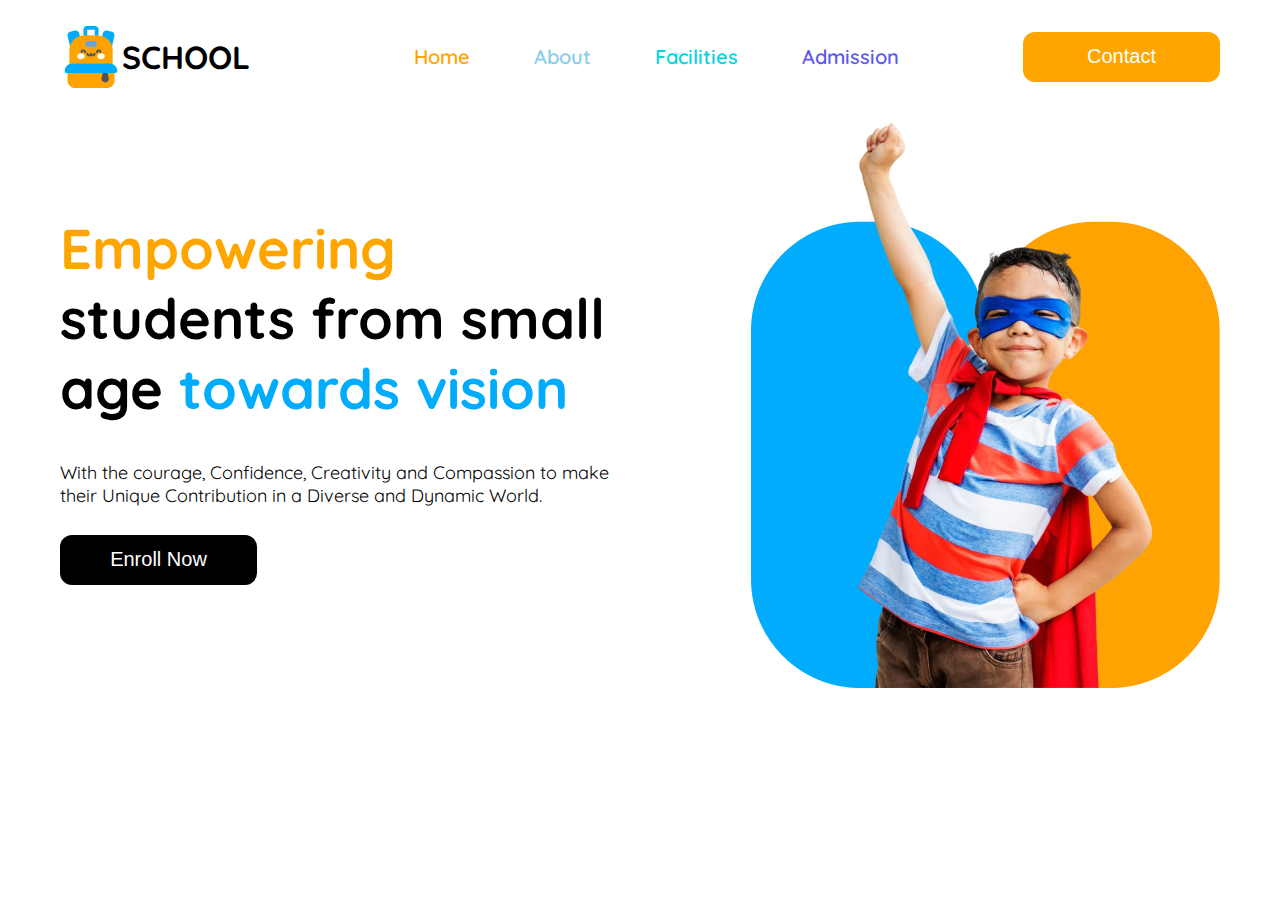
==== index.html @ 59176e0a "fixes some issue" ====
<!DOCTYPE html>
<html lang="en">
<head>
  <meta charset="UTF-8">
  <meta name="viewport" content="width=device-width, initial-scale=1.0">
  <title>Assignment-2</title>
  <link rel="stylesheet" href="https://cdnjs.cloudflare.com/ajax/libs/font-awesome/6.7.2/css/all.min.css">
  <link rel="stylesheet" href="style/style.css">
</head>
<body class="quicksand-font">
  <!-- Navbar start here -->
 <!-- Navbar -->
 <nav class="nav-style">
  <div class="logo">
    <img src="images/logo.png" alt="A schoolbag logo image">
    <h2>SCHOOL</h2>
  </div>

  <ul class="list-item">
    <li class="item-1">Home</li>
    <li class="item-2">About</li>
    <li class="item-3">Facilities</li>
    <li class="item-4">Admission</li>
  </ul>

  <button class="primary-btn nav-btn">Contact</button>

  <!-- Menu icon for small screen -->
  <div class="menu-icon-style">
    <i class="fa-solid fa-bars"></i>
  </div>
</nav>
<!-- hr line -->
<hr class="hr-line">
  <!-- nav end here -->
  <!--header start here -->
  
    <container class="header">
      <div class="left-header">
         <h1 class="header-title">
          <span class="orange-head">Empowering</span><br>
          students from small <br>
          age <span class="blue-head">towards vision</span>
         </h1>
         <p class="header-description">
          With the courage, Confidence, Creativity and Compassion to make <br>their Unique Contribution in a Diverse and Dynamic World.
         </p>
         <button class="primary-btn btn-black header-btn">Enroll Now</button>
      </div>
      
      <div class="right-header">
        <img src="images/hero-kids.png" alt="">
      </div>

     
    </container>
  

</body>
</html>
---- style/style.css ----
/* Font link */
@import url('https://fonts.googleapis.com/css2?family=Quicksand:wght@300..700&display=swap');

body{
  margin: 0;
  padding: 0;
  box-sizing: border-box;
}

.quicksand-font {
  font-family: "Quicksand", serif;
  font-optical-sizing: auto;
  font-weight: 400;
  font-style: normal;
}



/* Shered style start here */
li {
  list-style: none;
}
.primary-btn{
  width: 197px;
  height: 50px;
  padding: 10px;
  /* margin: 0 10px; */
  border-radius: 12px;
  background-color: orange;
  border: none;
  font-weight: 500;
  font-size: 20px;
  color: #fff;
  cursor: pointer;
} 
.btn-black{
  background-color: black;
}

      


/* nav style start here */
.nav-style{
  /* width: 100%; */
  max-width: 1160px;
  margin: 0 auto;
  display: flex;
  justify-content: space-between;
  align-items: center;
  padding: 10px 20px;
  cursor: pointer;
}
.logo{
  display: flex;
  align-items: center;
}
.logo img{
  width: 62px;
  height: 62px;
 
}
.logo > h2{
  font-size: 32px;
  font-weight: bold;
  color: black;
}
.list-item{
  display: flex;
  
}
.list-item > li {
  margin: 0 32px;
  font-weight: 600;
  font-size: 20px;
}
.item-1{
 color: orange;
}
.item-2{
  color: skyblue;
}
.item-3{
  color: #05D4DF;
}
.item-4{
  color: #5D58EF;
}

.menu-icon-style{
  display: none;
  font-size: 24px;
  cursor: pointer;
}
/* navbar end here */
/* horizontal line */
.hr-line{
  max-width: 100%;
  border: none;
 /* padding: 2px; */
  display: none;
  border-top: 1px solid orange;
  
}
/* hr end here */
/* main style start here */
.main{
 
}
/* header style start here */
.header{
  max-width: 1160px;
  margin: 0 auto;
  display: flex;
  justify-content: space-between;
  padding: 0 40px;
  /* gap: 200px; */
  /* align-items: center; */
  
}
.header-title{
  font-weight: bold;
  font-size: 56px;
  color: black;
  margin-top: 100px;
}
.orange-head{
  color: orange;
}
.blue-head{
  color: #01ACFD;
}
.header-description{
  font-weight: normal;
  font-size: 18px;
  color: black;
}
.header-btn{
  margin-top: 10px;
}
/* header end here */

/* responsive start here */
@media screen and (max-width: 576px) {
  
/* navbar responsive start here */
  .list-item{
    display: none;
  }
  
  .menu-icon-style{
    display: block;

  }
  .nav-btn{
    display: none;
  }
  /* nav responsive end */
  /* hr responsive start */
  .hr-line {
    display: block;
  }
  /* hr responsive end */
  /* header responsive */
  .header{
    flex-direction: column-reverse;
    align-items: center;
    text-align: center;
  }
  
  .left-header{
    margin-top: 20px;
  }
  .header-title{
    text-align: center;
    /* line-height: auto; */
    font-size: 42px;
  }
  .header-description{
    font-weight: 500;
    font-size: 18px;
  }
  .right-header img{
  
     max-width: 100%;
    /* height: auto;  */
    margin: auto;
     /* display: block;  */
  }
}
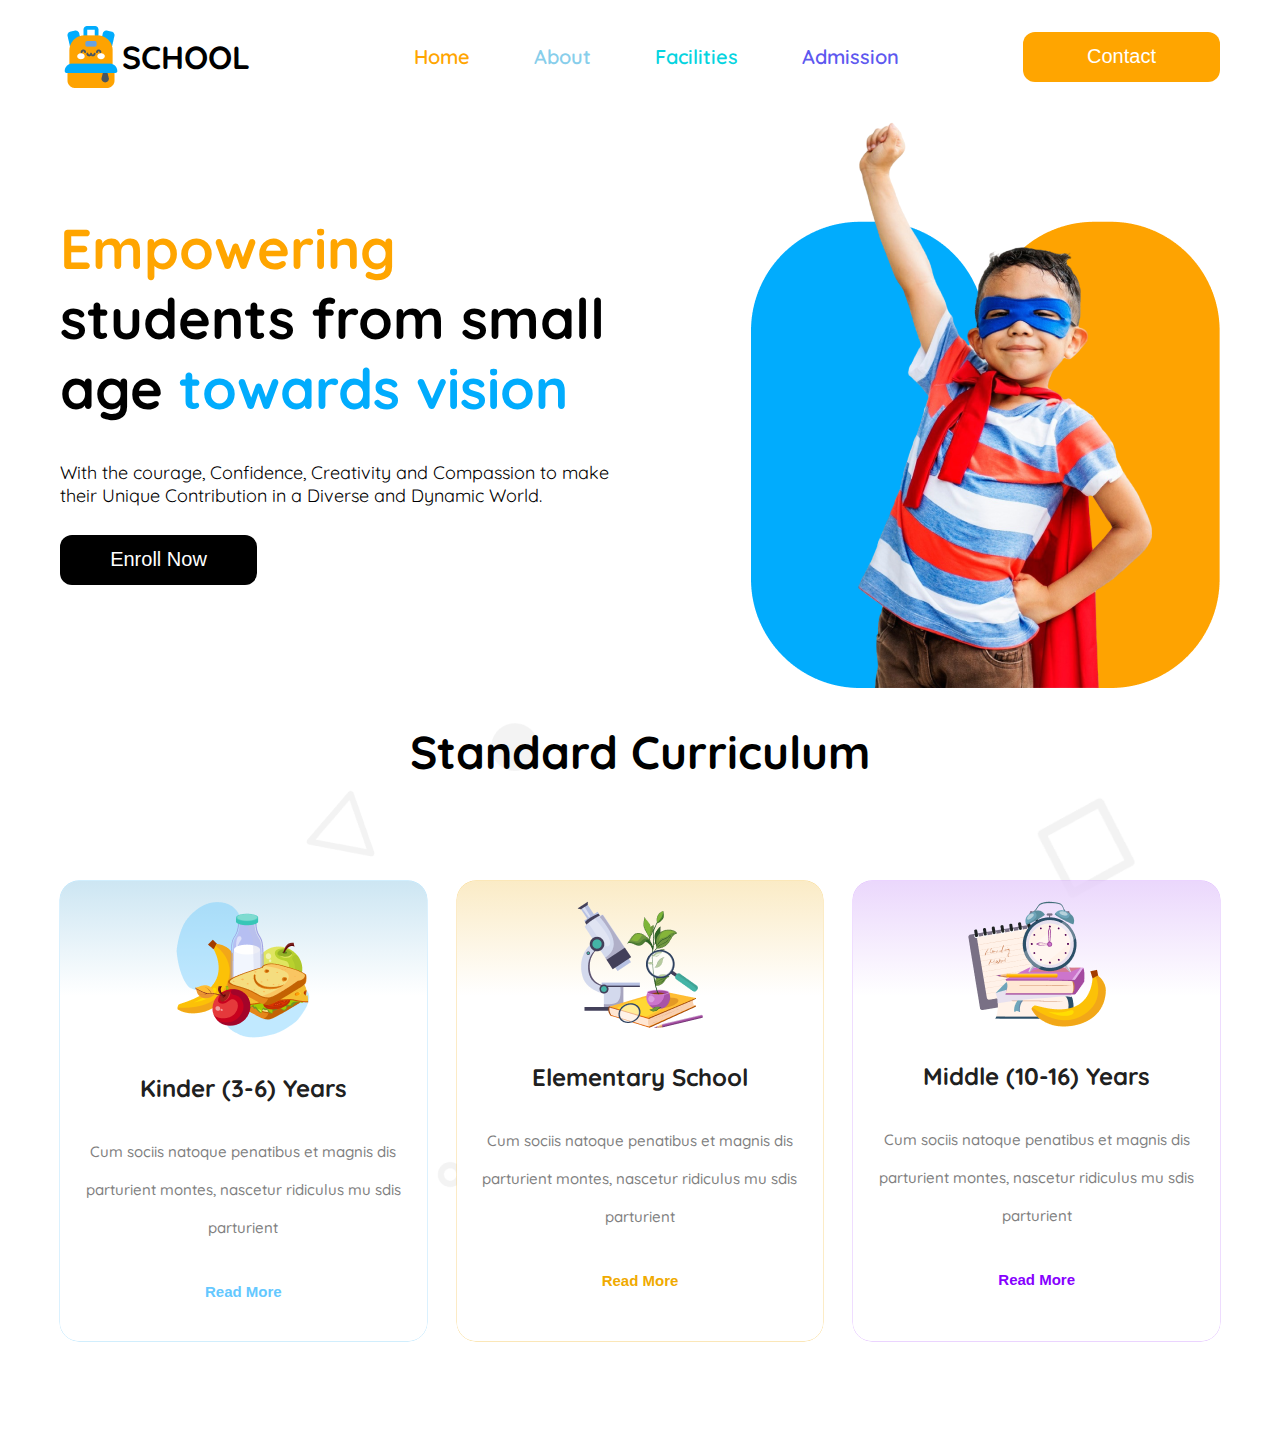
==== commit 03f75e4e: "add curriculum section" ====
--- a/index.html
+++ b/index.html
@@ -54,7 +54,57 @@
 
      
     </container>
-  
+   <!--header section end here  -->
+  <main>
+    <section class="curriculum">
+      
+      <div>
+        <h1 class="section-title">Standard Curriculum</h1>
+      </div>
+
+      <div class="card-section">
+      
+        <div class="card-item card1">
+        <img src="images/kinder.png" alt="kinder-class-image"> 
+
+        <h2 class="card-title">Kinder (3-6) Years</h2>
+
+        <p class="card-description">Cum sociis natoque penatibus et    magnis
+          dis parturient montes, nascetur ridiculus
+          mu sdis parturient</p>
+
+        <button class="card-btn card-btn1-color">Read More</button>
+      </div>
+
+
+      <div class="card-item card2">
+        <img src="images/middle.png" alt="elementary-class-image">
+
+         <h2 class="card-title">Elementary School</h2>
+
+        <p class="card-description">Cum sociis natoque penatibus et    magnis
+          dis parturient montes, nascetur ridiculus
+          mu sdis parturient</p>
+
+        <button class="card-btn card-btn2-color">Read More</button>
+      </div>
+
+
+      <div class="card-item card3">
+        <img src="images/elementary.png" alt="middle-class-image"> 
+
+        <h2 class="card-title">Middle (10-16) Years</h2>
+
+        <p class="card-description">Cum sociis natoque penatibus et    magnis
+          dis parturient montes, nascetur ridiculus
+          mu sdis parturient</p>
+
+        <button class="card-btn card-btn3-color">Read More</button>
+      </div>
+
+    </div>
+    </section>
+  </main>
 
 </body>
 </html>--- a/style/style.css
+++ b/style/style.css
@@ -104,9 +104,7 @@
 }
 /* hr end here */
 /* main style start here */
-.main{
- 
-}
+
 /* header style start here */
 .header{
   max-width: 1160px;
@@ -139,6 +137,83 @@
   margin-top: 10px;
 }
 /* header end here */
+/* main style start here */
+main{
+  background-image: url(/images/bg.png);
+}
+/* curriculum section style start here */
+.curriculum{
+  max-width: 1160px;
+  margin: 0 auto;
+  
+}
+.section-title{
+  text-align: center;
+  font-weight: bold;
+  font-size: 46px;
+  color: #000;
+}
+.card-section{
+  /* display: flex;
+  gap: 30px; */
+  display: grid;
+  grid-template-columns: repeat(3, 1fr);
+  gap: 30px;
+  text-align: center;
+  margin: 100px 0;
+  
+}
+.card-title{
+  font-weight: bold;
+  font-size: 24px;
+  color: #202020;
+  margin: 30px 0;
+
+}
+.card-description{
+  font-weight: 500;
+  font-size: 15px;
+  color: #808080;
+  line-height: 38px;
+  }
+.card-item{
+  border-radius: 19px;
+}
+
+.card1{
+  /* border: 1px solid #64c8ff; */
+  padding: 20px;
+  background:  linear-gradient(#b9dceeb7, white, white, white, white);
+  box-shadow: 0px 0px 0px 0.4px #72cafaa3;
+}
+.card2{
+  padding: 20px;
+  background:  linear-gradient(#f9e4b2bc, white, white, white, white);
+  box-shadow: 0px 0px 0px 0.4px #f6c75bdc;
+}
+.card3{
+  padding: 20px;
+  background:  linear-gradient(#e4cafbbf, white, white, white, white);
+  box-shadow: 0px 0px 0px 0.4px #ca8ffec2;
+}
+.card-btn{
+  font-weight: bold;
+  font-size: 15px;
+  color: #64c8ff;
+  border: none;
+  background: none;
+  cursor: pointer;
+  margin: 20px 0;
+}
+.card-btn1-color{
+  color:#64c8ff;
+}
+.card-btn2-color{
+  color: #F0AA00 ;
+}
+.card-btn3-color{
+  color: #8700FF;
+}
 
 /* responsive start here */
 @media screen and (max-width: 576px) {
@@ -187,4 +262,11 @@
     margin: auto;
      /* display: block;  */
   }
+  /* curriculum responsive start here */
+  .card-section{
+    max-width: 100%;
+    margin: auto;
+    padding: 0 30px;
+    grid-template-columns: repeat(1, 1fr);
+  }
 }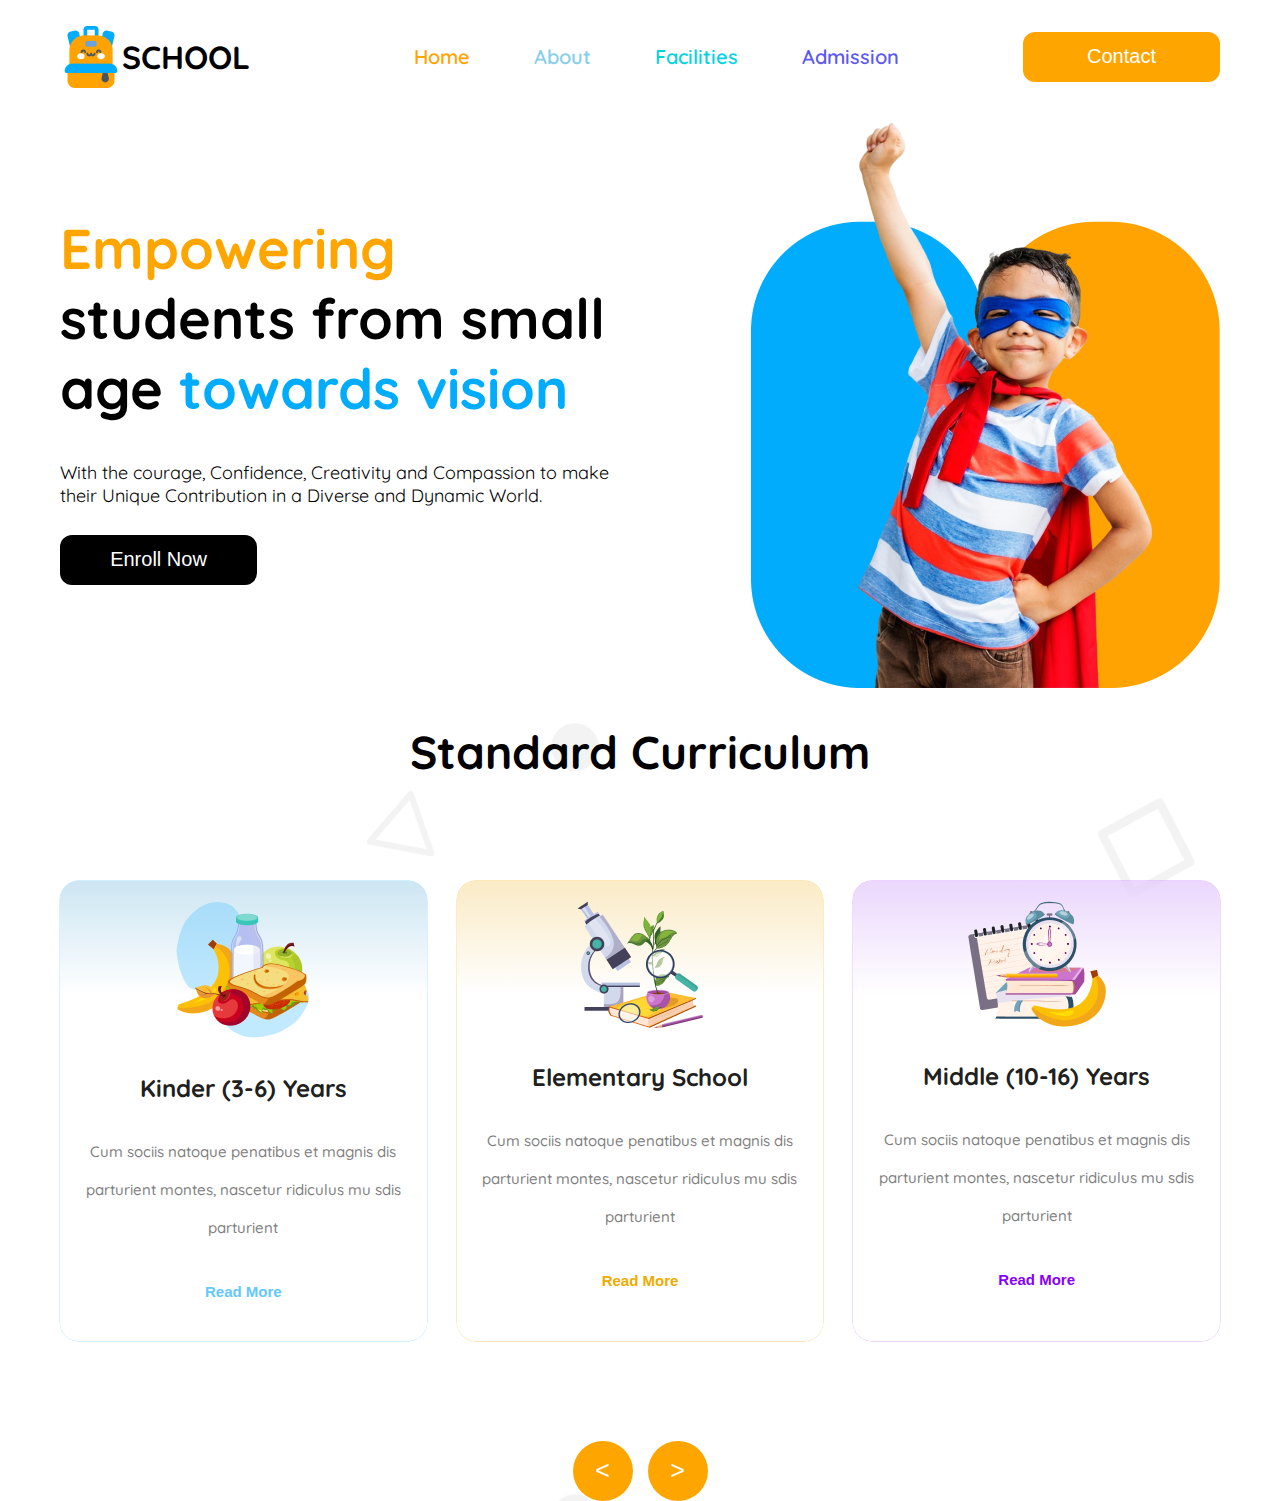
==== commit c64a09d2: "added radius btn" ====
--- a/index.html
+++ b/index.html
@@ -103,6 +103,11 @@
       </div>
 
     </div>
+    <div class="curriculum-btn">
+      <button class="radius-btn">&lt</button>
+      <button class="radius-btn">&gt</button>
+     </div>
+   
     </section>
   </main>
 
--- a/style/style.css
+++ b/style/style.css
@@ -138,14 +138,17 @@
 }
 /* header end here */
 /* main style start here */
-main{
-  background-image: url(/images/bg.png);
-}
+/* main{
+  background-image: url(../images/bg.png);
+  background-attachment: fixed;
+  object-fit: cover;
+} */
 /* curriculum section style start here */
 .curriculum{
   max-width: 1160px;
   margin: 0 auto;
-  
+  background-image: url(../images/bg.png);
+
 }
 .section-title{
   text-align: center;
@@ -215,6 +218,23 @@
   color: #8700FF;
 }
 
+/* radius btn style */
+.curriculum-btn{
+  display: flex;
+  justify-content: center;
+  gap: 15px;
+}
+.radius-btn{
+ width: 60px;
+ height: 60px;
+ border-radius: 50%;
+ border: none;
+ background-color: orange;
+ color: white;
+ font-size: 25px;
+ cursor: pointer;
+ 
+}
 /* responsive start here */
 @media screen and (max-width: 576px) {
   
@@ -269,4 +289,7 @@
     padding: 0 30px;
     grid-template-columns: repeat(1, 1fr);
   }
+  .radius-btn{
+    margin-top: 30px;
+  }
 }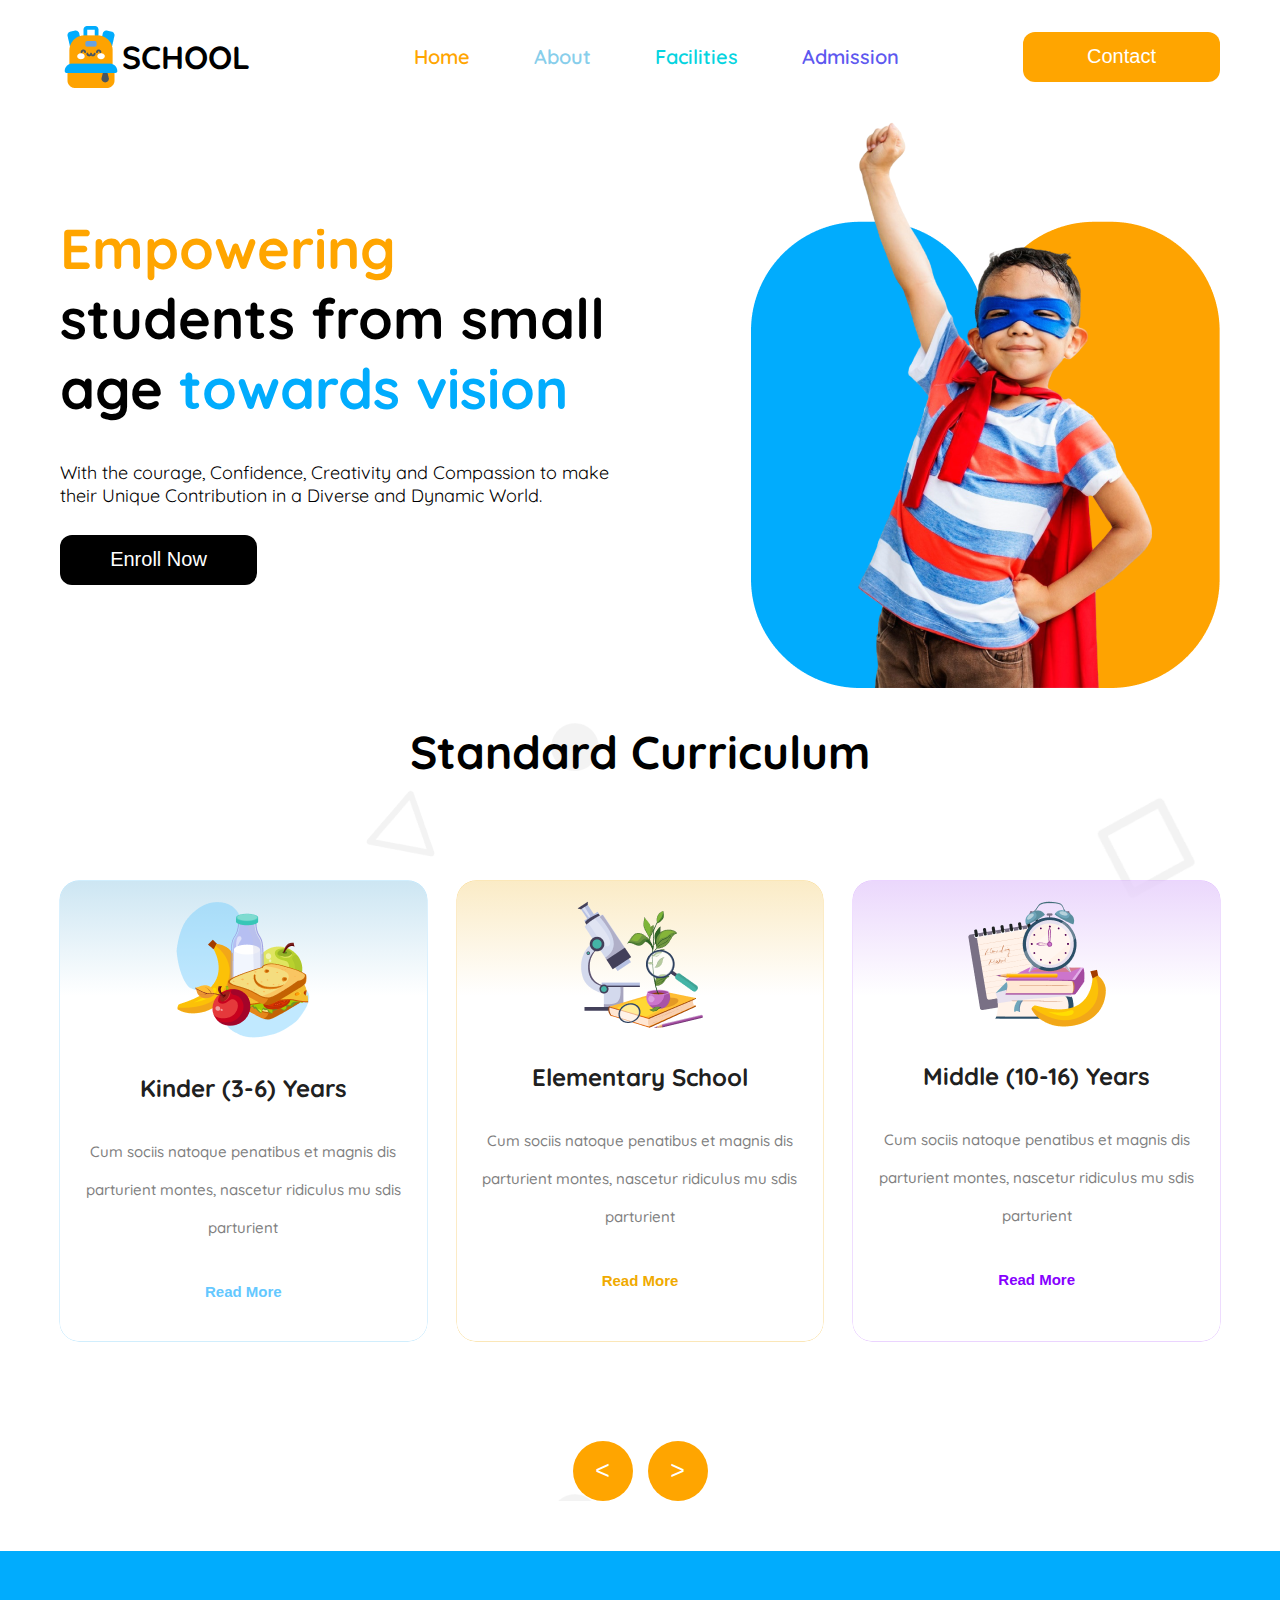
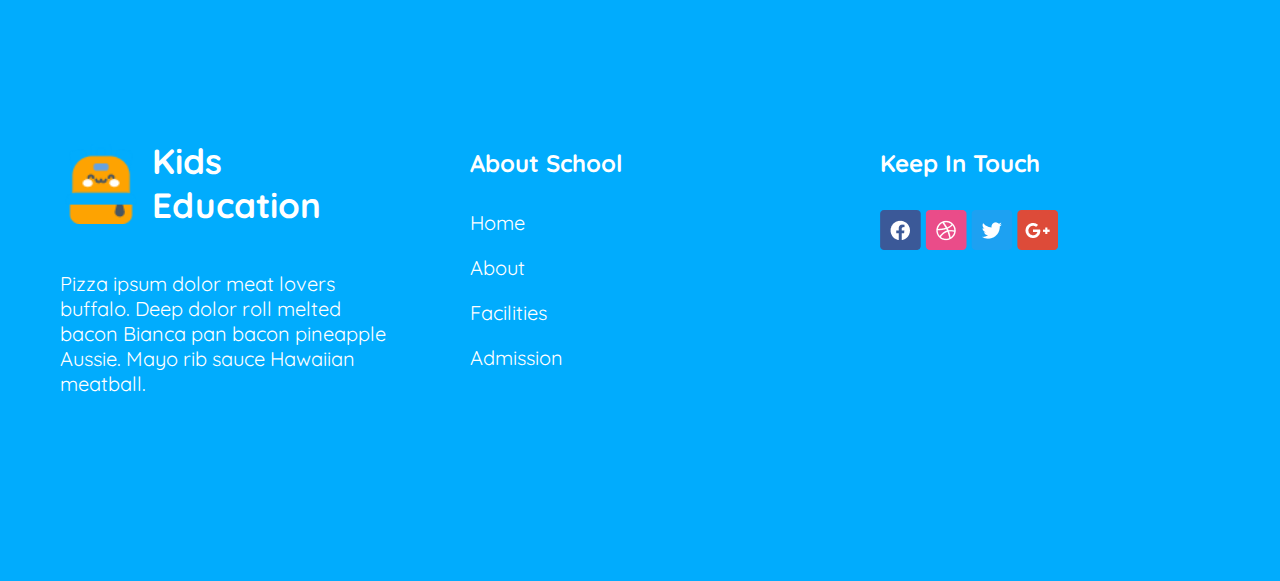
==== commit f4c9e0a8: "added footer section" ====
--- a/index.html
+++ b/index.html
@@ -6,6 +6,7 @@
   <title>Assignment-2</title>
   <link rel="stylesheet" href="https://cdnjs.cloudflare.com/ajax/libs/font-awesome/6.7.2/css/all.min.css">
   <link rel="stylesheet" href="style/style.css">
+  <link rel="stylesheet" href="style/responsive.css">
 </head>
 <body class="quicksand-font">
   <!-- Navbar start here -->
@@ -110,6 +111,42 @@
    
     </section>
   </main>
+  <!-- main end here -->
+   <footer class="footer-section">
+    <section class="all-footer-content">
+
+   
+     <div class="footer-content">
+      <div class="foot-left">
+        <img src="images/logo.png" alt="School bag logo">
+        <h1 class="foot-left-title">Kids <br> Education</h1>
+        
+      </div>
+      <p class="foot-left-description">
+        Pizza ipsum dolor meat lovers buffalo. Deep dolor roll melted bacon Bianca pan bacon pineapple Aussie. Mayo rib sauce Hawaiian meatball.
+      </p>
+     </div>
+
+     <div class="footer-content foot-menu">
+       <h4 class="foot-list-title">About School</h4>
+       
+        <li>Home</li>
+        <li>About</li>
+        <li>Facilities</li>
+        <li>Admission</li>
+       
+     </div>
+
+     <div class="footer-content foot-icon">
+        <h4 class="foot-right-title">Keep In Touch</h4>
+        <img src="images/fb.png" alt="logo of facebook">
+        <img src="images/dribble.png" alt="dribble logo">
+        <img src="images/twitter.png" alt="twitter logo">
+        <img src="images/google+.png" alt="googlt+ logo">
+     </div>
+
+    </section>
+   </footer>
 
 </body>
 </html>--- a/style/style.css
+++ b/style/style.css
@@ -235,61 +235,64 @@
  cursor: pointer;
  
 }
-/* responsive start here */
-@media screen and (max-width: 576px) {
-  
-/* navbar responsive start here */
-  .list-item{
-    display: none;
-  }
-  
-  .menu-icon-style{
-    display: block;
-
-  }
-  .nav-btn{
-    display: none;
-  }
-  /* nav responsive end */
-  /* hr responsive start */
-  .hr-line {
-    display: block;
-  }
-  /* hr responsive end */
-  /* header responsive */
-  .header{
-    flex-direction: column-reverse;
-    align-items: center;
-    text-align: center;
-  }
-  
-  .left-header{
-    margin-top: 20px;
-  }
-  .header-title{
-    text-align: center;
-    /* line-height: auto; */
-    font-size: 42px;
-  }
-  .header-description{
-    font-weight: 500;
-    font-size: 18px;
-  }
-  .right-header img{
-  
-     max-width: 100%;
-    /* height: auto;  */
-    margin: auto;
-     /* display: block;  */
-  }
-  /* curriculum responsive start here */
-  .card-section{
-    max-width: 100%;
-    margin: auto;
-    padding: 0 30px;
-    grid-template-columns: repeat(1, 1fr);
-  }
-  .radius-btn{
-    margin-top: 30px;
-  }
-}+/* footer style start here */
+.footer-section{
+  background-color: #01ACFD;
+  margin-top: 50px;
+  min-height: 70vh;
+  width: 100%;
+  display: flex;
+  align-items: center;
+  /* justify-content: center; */
+  /* overflow: hidden; */
+  /* box-sizing: border-box;  */
+}
+.all-footer-content{
+  max-width: 1160px;
+  margin: auto;
+  display: grid;
+  grid-template-columns: repeat(3, 1fr);
+  gap: 70px;
+}
+.foot-left{
+  display: flex;
+  /* justify-content: center; */
+  /* align-items: center; */
+  gap: 10px;
+}
+.foot-left img {
+  color: white;
+  width: 82px;
+  height: 80px;
+  margin-top: 28px;
+}
+.foot-left-title{
+  font-weight: bold;
+  color: #fff;
+  font-size: 35px;
+}
+.foot-left-description{
+  font-size: 20px;
+  color: #fff;
+}
+
+
+.foot-list-title{
+  font-weight: bold;
+  font-size: 24px;
+  color: #fff;
+}
+.footer-content>li{
+  color: #fff;
+  font-size: 20px;
+  margin-bottom: 20px;
+}
+.foot-right-title{
+  color: #fff;
+  font-size: 24px;
+  font-weight: bold;
+}
+.foot-icon{
+ 
+  cursor: pointer;
+}
--- a/style/responsive.css
+++ b/style/responsive.css
@@ -0,0 +1,69 @@
+/* responsive start here */
+@media screen and (max-width: 576px) {
+  
+  /* navbar responsive start here */
+    .list-item{
+      display: none;
+    }
+    
+    .menu-icon-style{
+      display: block;
+  
+    }
+    .nav-btn{
+      display: none;
+    }
+    /* nav responsive end */
+    /* hr responsive start */
+    .hr-line {
+      display: block;
+    }
+    /* hr responsive end */
+    /* header responsive */
+    .header{
+      flex-direction: column-reverse;
+      align-items: center;
+      text-align: center;
+    }
+    
+    .left-header{
+      margin-top: 20px;
+    }
+    .header-title{
+      text-align: center;
+      /* line-height: auto; */
+      font-size: 42px;
+    }
+    .header-description{
+      font-weight: 500;
+      font-size: 18px;
+    }
+    .right-header img{
+    
+       max-width: 100%;
+      /* height: auto;  */
+      margin: auto;
+       /* display: block;  */
+    }
+    /* curriculum responsive start here */
+    .card-section{
+      max-width: 100%;
+      margin: auto;
+      padding: 0 30px;
+      grid-template-columns: repeat(1, 1fr);
+    }
+    .radius-btn{
+      margin-top: 30px;
+    }
+    /* footer responsive */
+    .all-footer-content{
+      
+      grid-template-columns: 1fr;
+      gap: 30px;
+      width: 100%;
+      padding: 30px; 
+      }
+      
+      
+     
+  }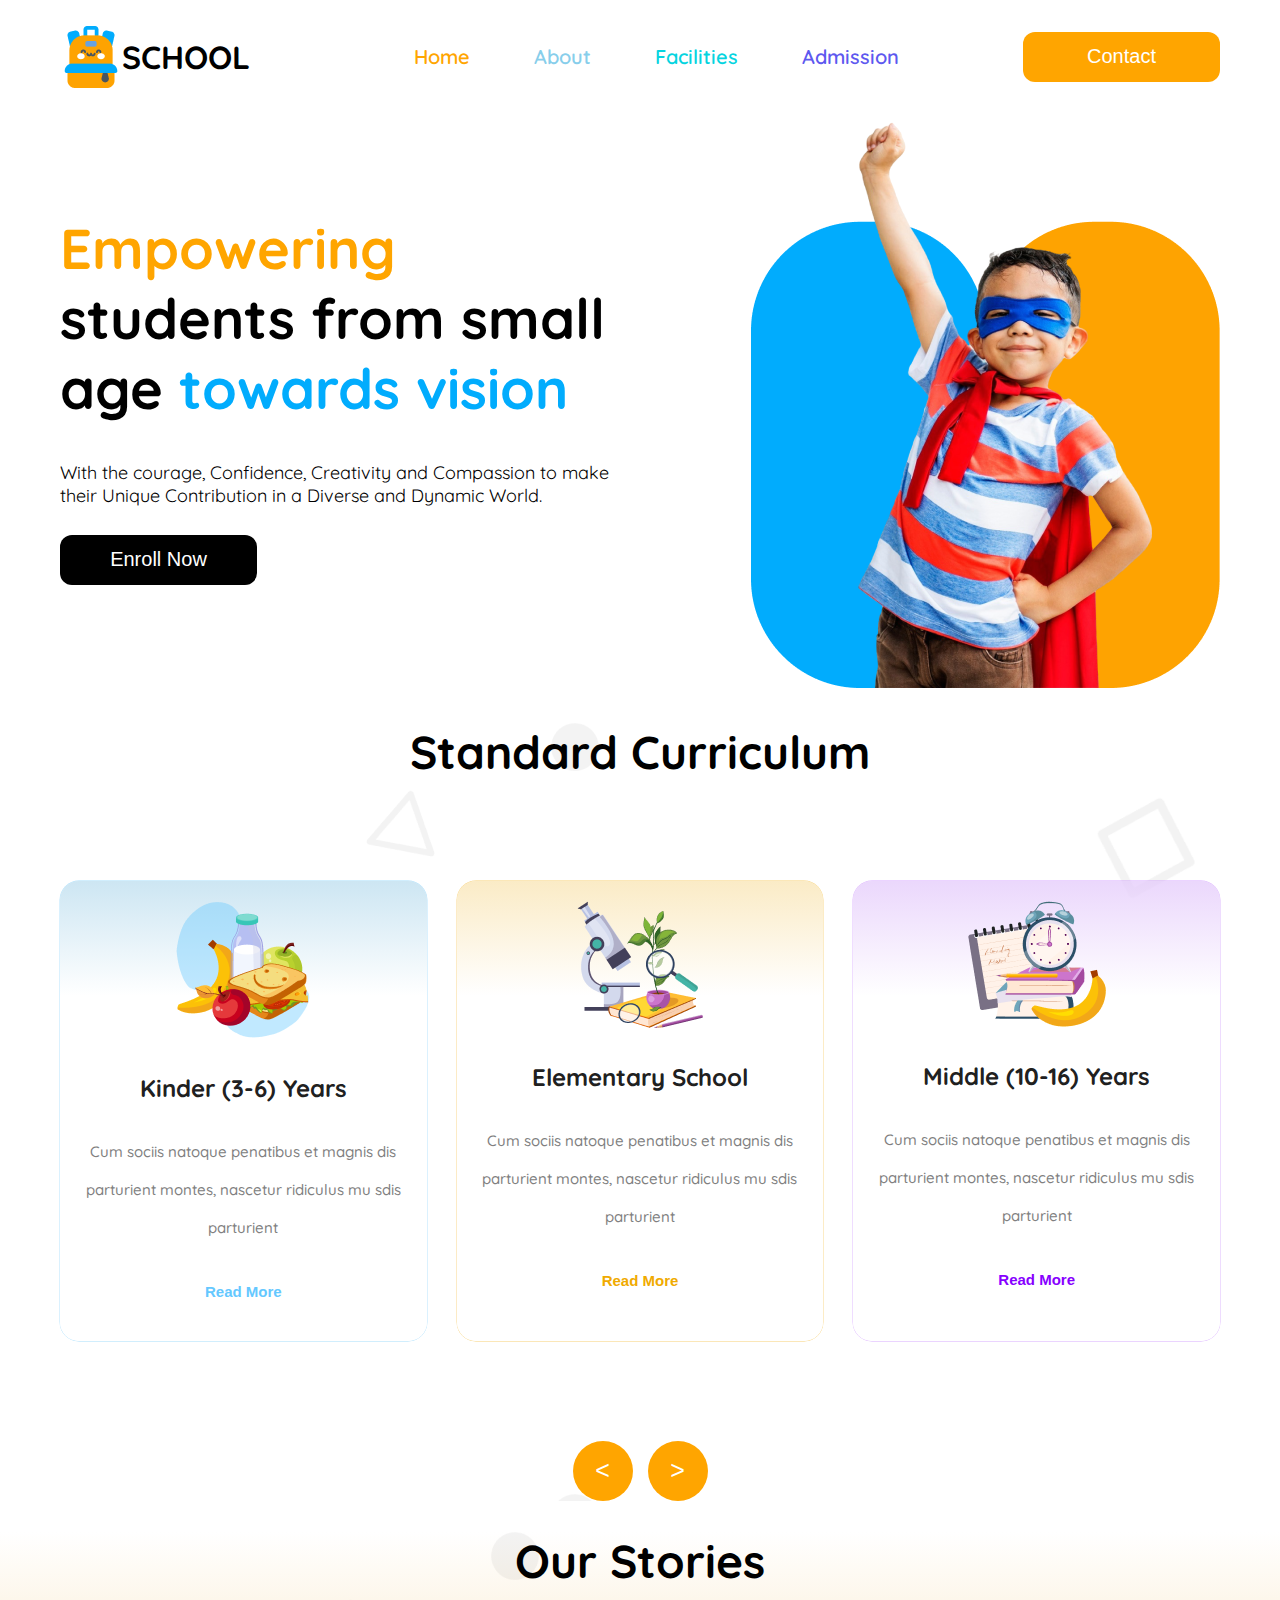
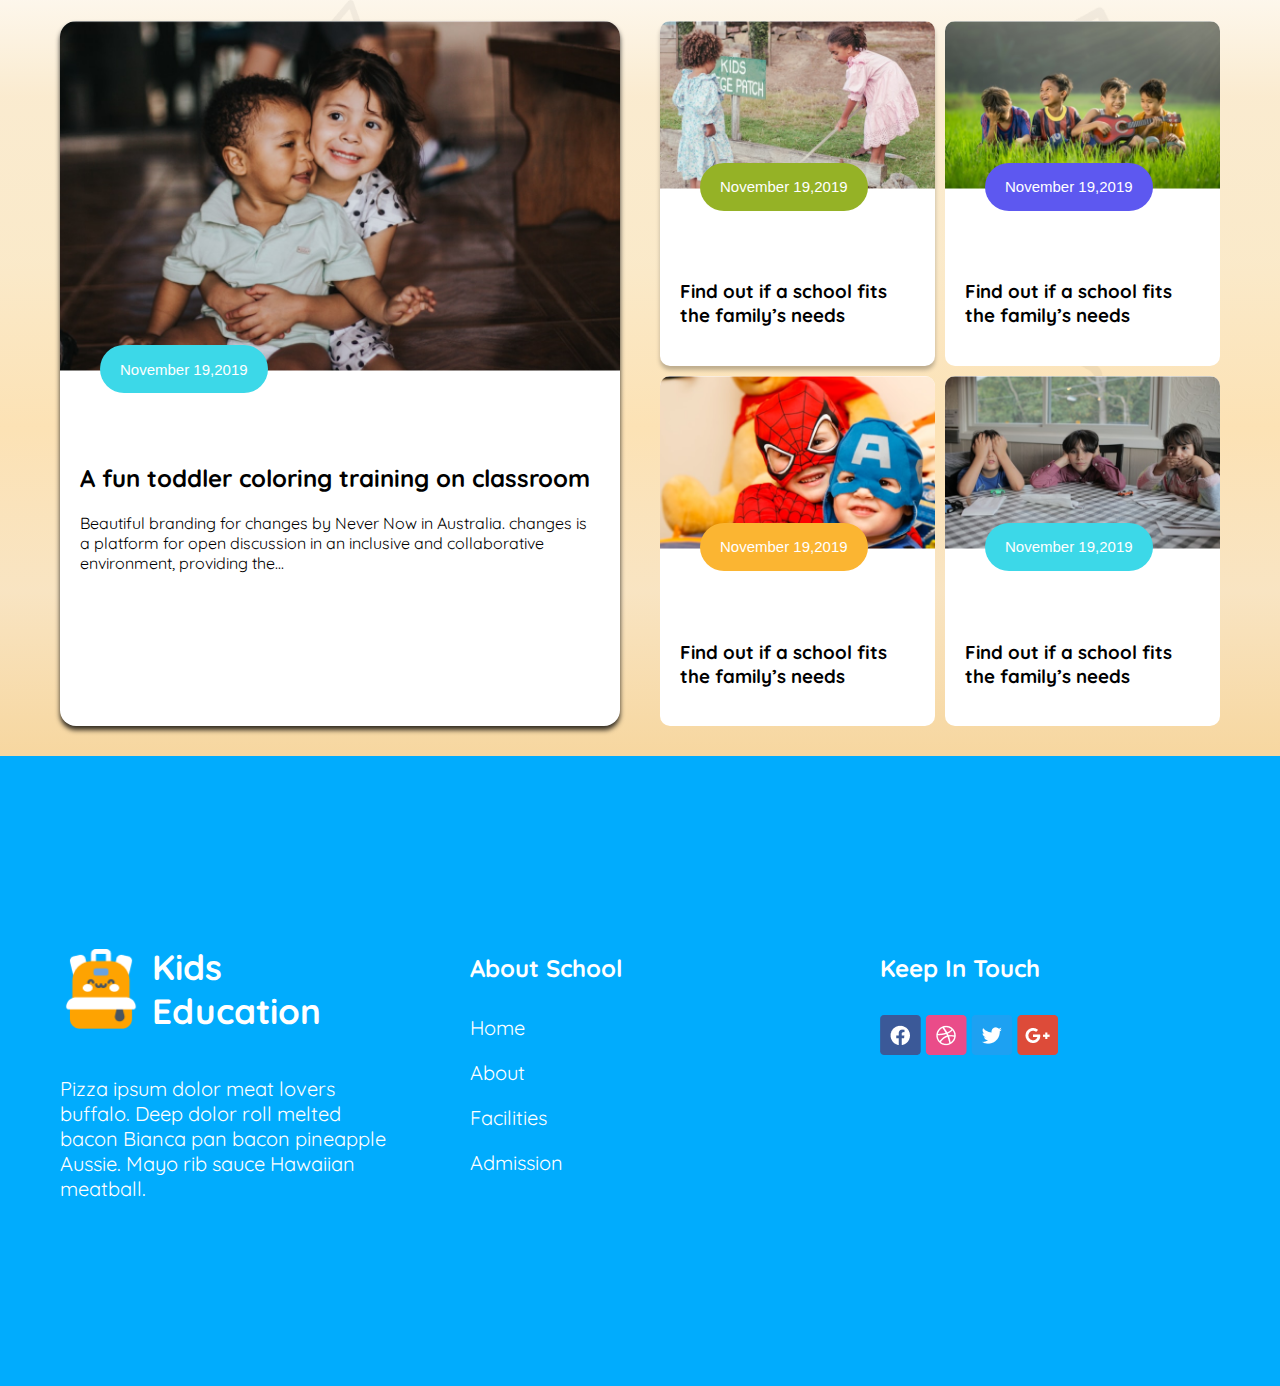
==== commit e7b887c2: "added stories section and responsive" ====
--- a/index.html
+++ b/index.html
@@ -56,8 +56,8 @@
      
     </container>
    <!--header section end here  -->
-  <main>
-    <section class="curriculum">
+ <main>
+  <section class="curriculum">
       
       <div>
         <h1 class="section-title">Standard Curriculum</h1>
@@ -110,6 +110,94 @@
      </div>
    
     </section>
+
+    <section class="stories">
+      <h1 class="section-title">
+        Our Stories
+      </h1>
+    <div class="stories-card-section">
+      <div class="stories-card part-1">
+        <div class="stories-small-img">
+          <img src="images/story-1.png" alt="two chilldren image">
+        </div>
+         
+        <button class="stories-card-btn">
+          November 19,2019
+        </button>
+
+        <div class="written-content">
+          <h2 class="stories-card-title">
+            A fun toddler coloring training on
+            classroom
+          </h2>
+   
+          <p class="stories-card-description">
+            Beautiful branding for changes by Never Now in Australia.
+            changes is a platform for open discussion in an inclusive and
+            collaborative environment, providing the...
+          </p>
+        </div>
+      </div>
+      <div class="stories-card small-section">
+        <div class="stories-small-card num-1">
+          <div class="stories-small-img">
+            <img src="images/story-2.png" alt="Two chilldren working">
+          </div>
+          <button class="stories-card-btn btn-1">
+            November 19,2019
+          </button>
+
+          <h3 class="small-card-title">
+            Find out if a school fits the
+            family’s needs
+          </h3>
+         </div>
+
+        <div class="stories-small-card">
+          <div class="stories-small-img">
+            <img src="images/story-3.png" alt="Two chilldren working">
+          </div>
+          <button class="stories-card-btn btn-2">
+            November 19,2019
+          </button>
+
+          <h3 class="small-card-title">
+            Find out if a school fits the
+            family’s needs
+          </h3>
+         </div>
+
+         <div class="stories-small-card">
+          <div class="stories-small-img">
+            <img src="images/story-4.png" alt="Two chilldren working">
+          </div>
+          <button class="stories-card-btn btn-3">
+            November 19,2019
+          </button>
+
+          <h3 class="small-card-title">
+            Find out if a school fits the
+            family’s needs
+          </h3>
+         </div>
+
+         <div class="stories-small-card">
+          <div class="stories-small-img">
+            <img src="images/story-5.png" alt="Two chilldren working">
+          </div>
+          <button class="stories-card-btn">
+            November 19,2019
+          </button>
+
+          <h3 class="small-card-title">
+            Find out if a school fits the
+            family’s needs
+          </h3>
+         </div>
+        
+      </div>
+    </div>
+  </section>
   </main>
   <!-- main end here -->
    <footer class="footer-section">
@@ -118,7 +206,7 @@
    
      <div class="footer-content">
       <div class="foot-left">
-        <img src="images/logo.png" alt="School bag logo">
+        <img src="images/footer logo.png" alt="School bag logo">
         <h1 class="foot-left-title">Kids <br> Education</h1>
         
       </div>
--- a/style/style.css
+++ b/style/style.css
@@ -103,7 +103,7 @@
   
 }
 /* hr end here */
-/* main style start here */
+
 
 /* header style start here */
 .header{
@@ -138,17 +138,15 @@
 }
 /* header end here */
 /* main style start here */
-/* main{
-  background-image: url(../images/bg.png);
-  background-attachment: fixed;
-  object-fit: cover;
-} */
+  .main{
+    /* background-image: url(../images/bg.png); */
+  }
 /* curriculum section style start here */
 .curriculum{
   max-width: 1160px;
   margin: 0 auto;
   background-image: url(../images/bg.png);
-
+  background-repeat: repeat-y;
 }
 .section-title{
   text-align: center;
@@ -238,7 +236,7 @@
 /* footer style start here */
 .footer-section{
   background-color: #01ACFD;
-  margin-top: 50px;
+  /* margin-top: 50px; */
   min-height: 70vh;
   width: 100%;
   display: flex;
@@ -296,3 +294,75 @@
  
   cursor: pointer;
 }
+
+/* stories section style here */
+.stories{
+  background: url(../images/bg.png), linear-gradient(#fff,#f9e5c1c3, #f9e3b9c3, #fbd99ec3, #f6daabb9, #f6d499ef);
+  background-repeat: repeat-x;
+}
+.stories-card-section{
+ 
+  max-width: 1160px;
+  margin: 0 auto;
+  display: grid;
+  grid-template-columns: repeat(2, 1fr);
+  gap: 40px;
+}
+.small-section{
+  display: grid;
+  grid-template-columns: repeat(2, 2fr);
+  gap: 10px;
+}
+.stories-card-btn{
+  max-width: 170px;
+  height: 47.93px;
+  padding: 0 20px;
+  border-radius: 47.93px;
+  background-color: #3CD8E8;
+  color: white;
+  border: none;
+  font-size: 15px;
+  font-weight: 500;
+  position: relative;
+  top: -30px;
+  left: 40px;
+}
+.stories-card{
+  margin-bottom: 30px;
+}
+.part-1 {
+
+  border-radius: 16px;
+  background-color: #fff;
+  box-shadow: 0px 4px 5px rgba(0, 0, 0, 0.8);
+  overflow: hidden;
+  
+}
+.stories-small-img img {
+  width: 100%;
+}
+       
+.written-content{
+ padding: 20px;
+}
+
+.stories-small-card{
+  border-radius: 10px;
+  background-color: #fff;
+  overflow: hidden;
+}
+.num-1{
+  box-shadow: 0px 4px 4px rgba(0, 0, 0, 0.25);
+}
+.small-card-title{
+  padding: 20px;
+}
+.btn-1{
+  background-color: #95B226;
+}
+.btn-2{
+  background-color: #5D58F0;
+}
+.btn-3{
+  background-color: rgb(251, 181, 50);
+}--- a/style/responsive.css
+++ b/style/responsive.css
@@ -63,6 +63,16 @@
       width: 100%;
       padding: 30px; 
       }
+    .stories-card-section{
+      grid-template-columns: 1fr;
+    }
+    .part-1{
+      
+      display: none;
+    }
+    .small-section{
+      padding: 10px;
+    }
       
       
      
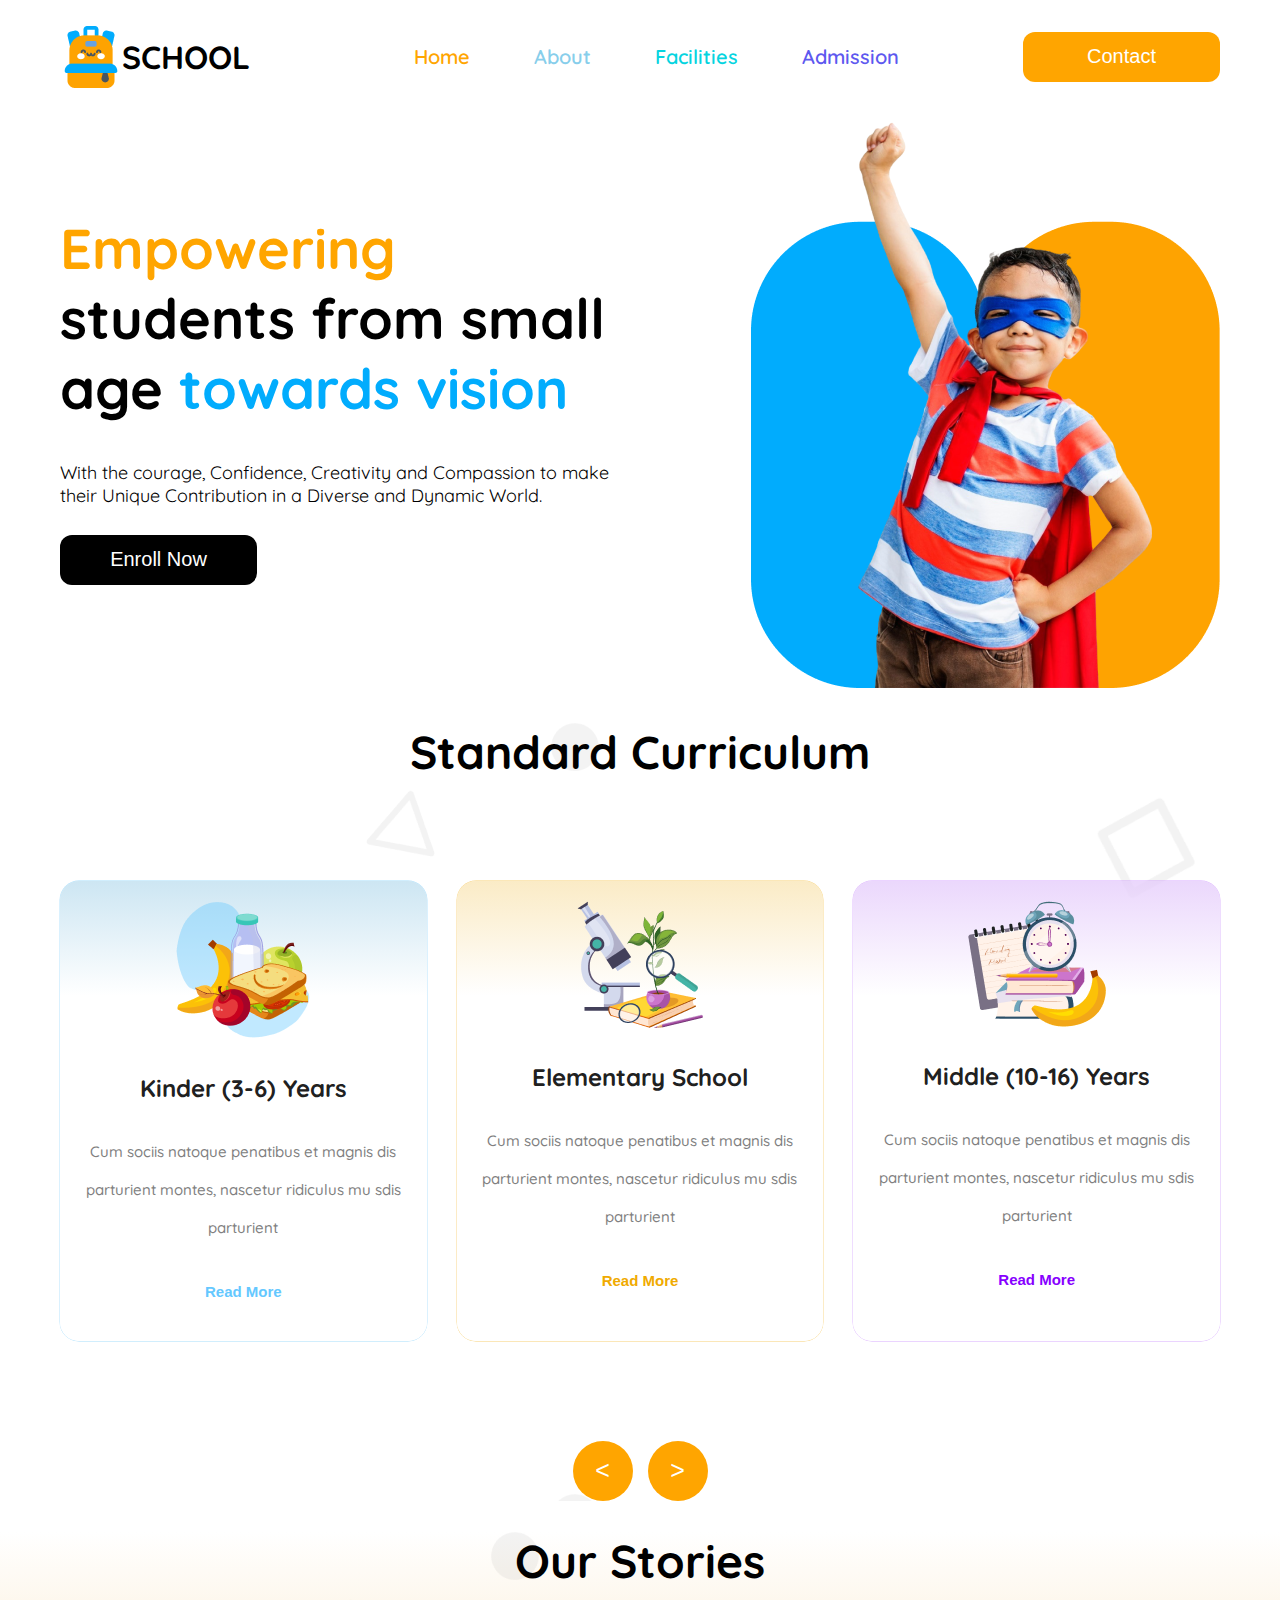
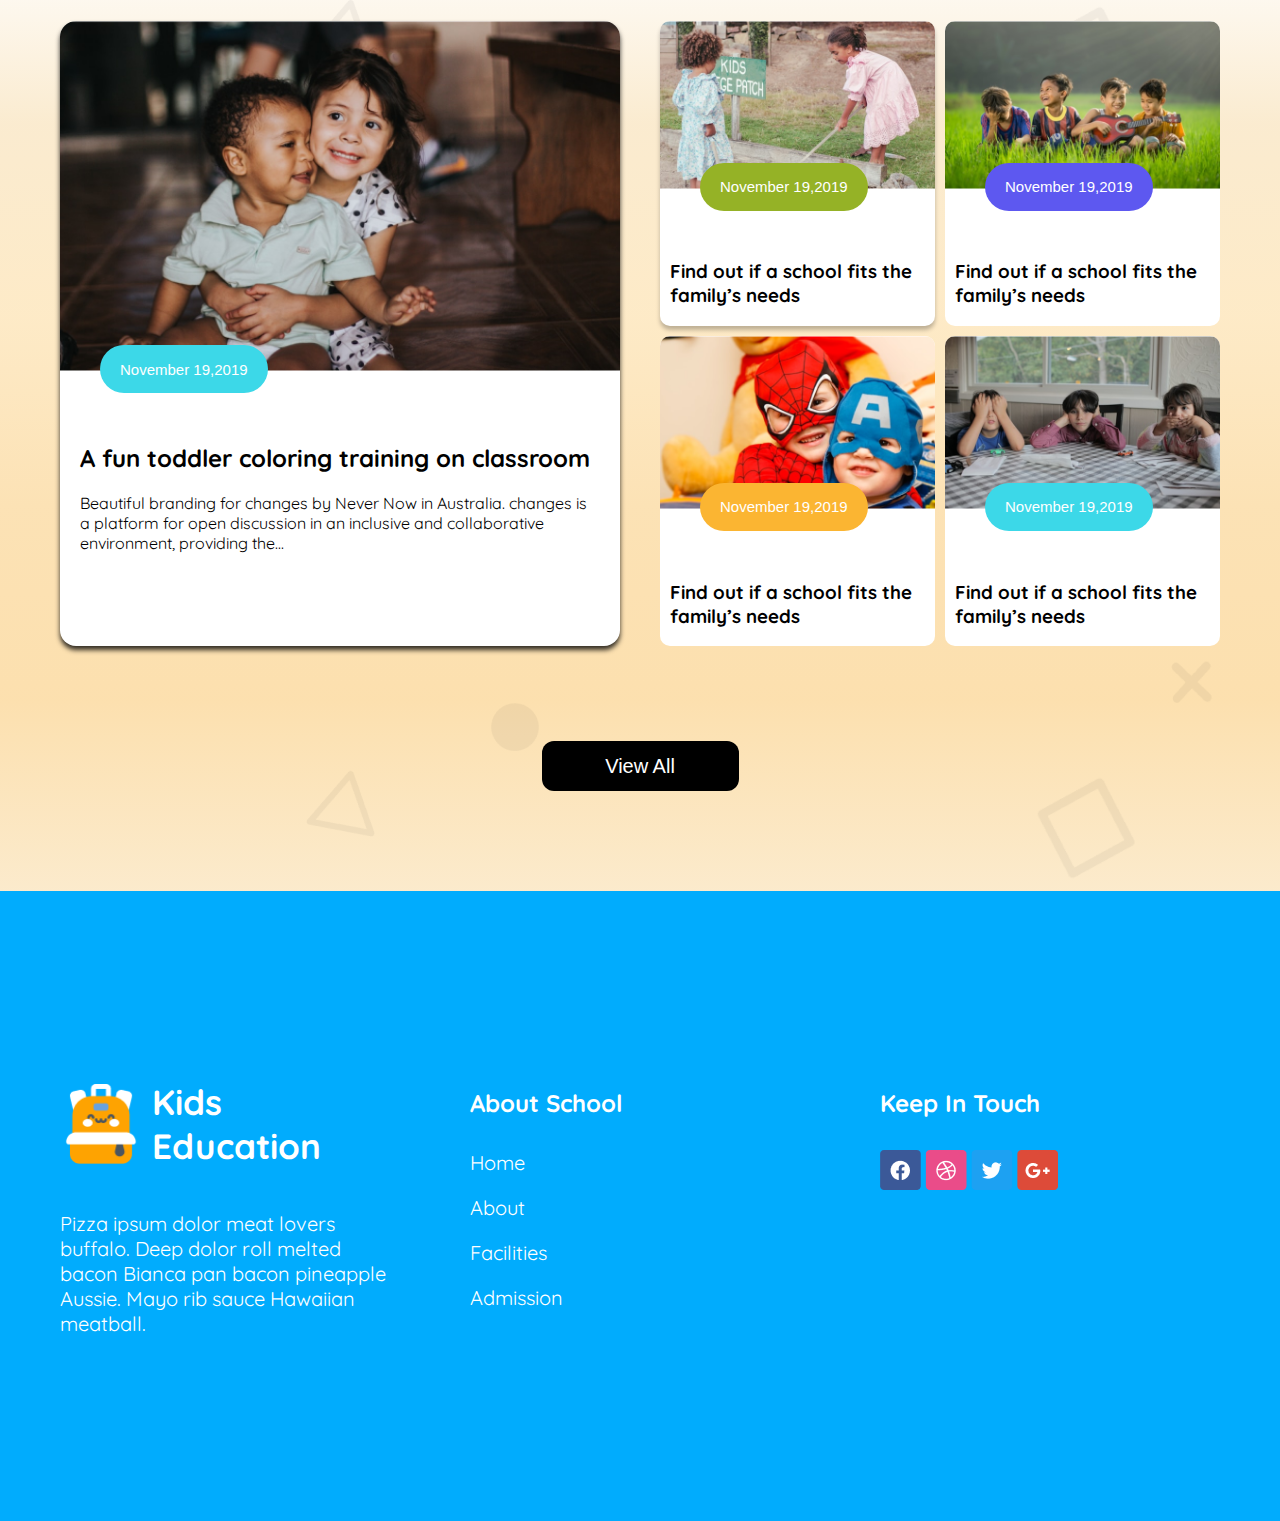
==== commit 6a88fef5: "added view all btn" ====
--- a/index.html
+++ b/index.html
@@ -112,6 +112,7 @@
     </section>
 
     <section class="stories">
+      
       <h1 class="section-title">
         Our Stories
       </h1>
@@ -197,6 +198,10 @@
         
       </div>
     </div>
+    <div class="view-btn">
+      <button class="primary-btn btn-black">View All</button>
+    </div>
+  
   </section>
   </main>
   <!-- main end here -->
--- a/style/style.css
+++ b/style/style.css
@@ -137,10 +137,8 @@
   margin-top: 10px;
 }
 /* header end here */
-/* main style start here */
-  .main{
-    /* background-image: url(../images/bg.png); */
-  }
+
+
 /* curriculum section style start here */
 .curriculum{
   max-width: 1160px;
@@ -297,9 +295,12 @@
 
 /* stories section style here */
 .stories{
-  background: url(../images/bg.png), linear-gradient(#fff,#f9e5c1c3, #f9e3b9c3, #fbd99ec3, #f6daabb9, #f6d499ef);
-  background-repeat: repeat-x;
-}
+  
+  background: url(../images/bg.png), linear-gradient(#fff,#f9e5c1c3, #fde4b6c3, #fbd99ec3, #fbd490b9, #fbe8c6e4);
+
+
+}
+
 .stories-card-section{
  
   max-width: 1160px;
@@ -326,10 +327,9 @@
   position: relative;
   top: -30px;
   left: 40px;
-}
-.stories-card{
-  margin-bottom: 30px;
-}
+  cursor: pointer;
+}
+
 .part-1 {
 
   border-radius: 16px;
@@ -343,7 +343,7 @@
 }
        
 .written-content{
- padding: 20px;
+ padding: 0 20px;
 }
 
 .stories-small-card{
@@ -355,7 +355,7 @@
   box-shadow: 0px 4px 4px rgba(0, 0, 0, 0.25);
 }
 .small-card-title{
-  padding: 20px;
+  padding: 0 10px;
 }
 .btn-1{
   background-color: #95B226;
@@ -365,4 +365,9 @@
 }
 .btn-3{
   background-color: rgb(251, 181, 50);
-}+}
+.view-btn{
+  text-align: center;
+  padding-bottom: 100px;
+  padding-top: 95px;
+}
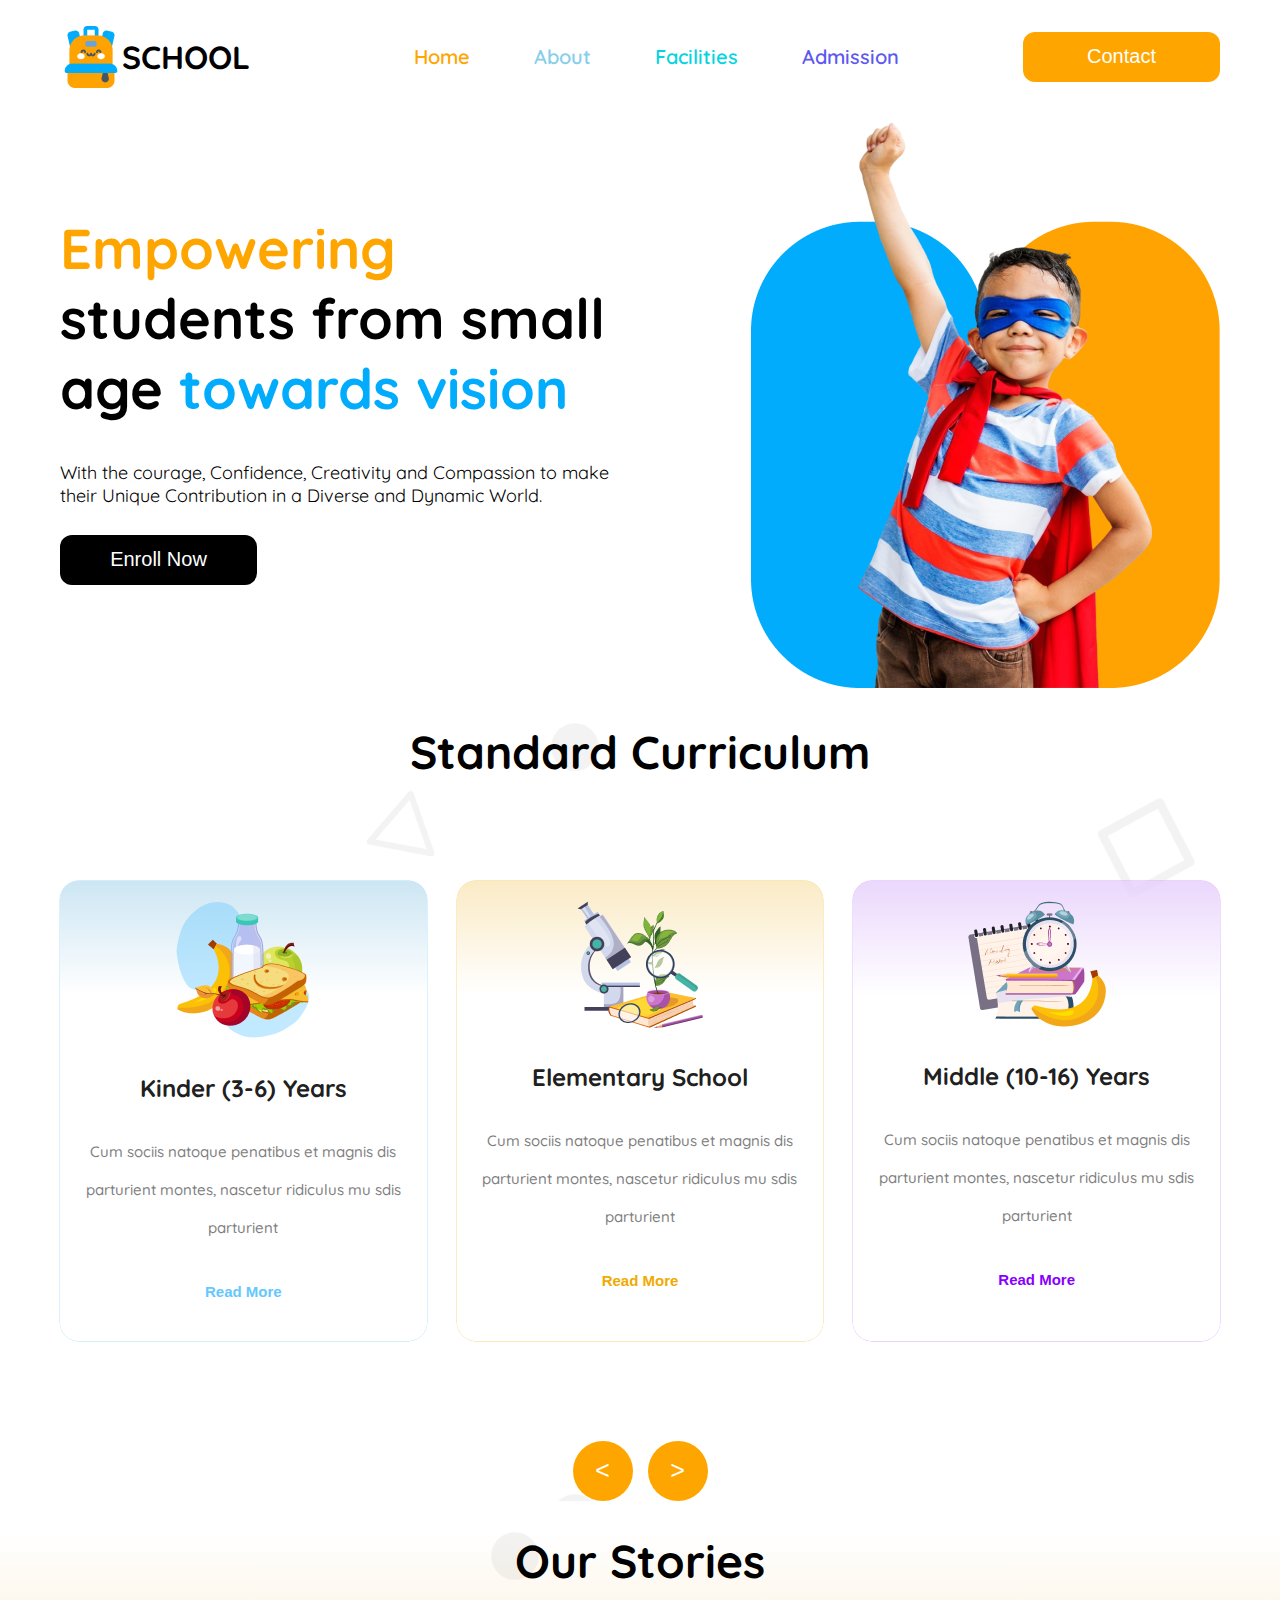
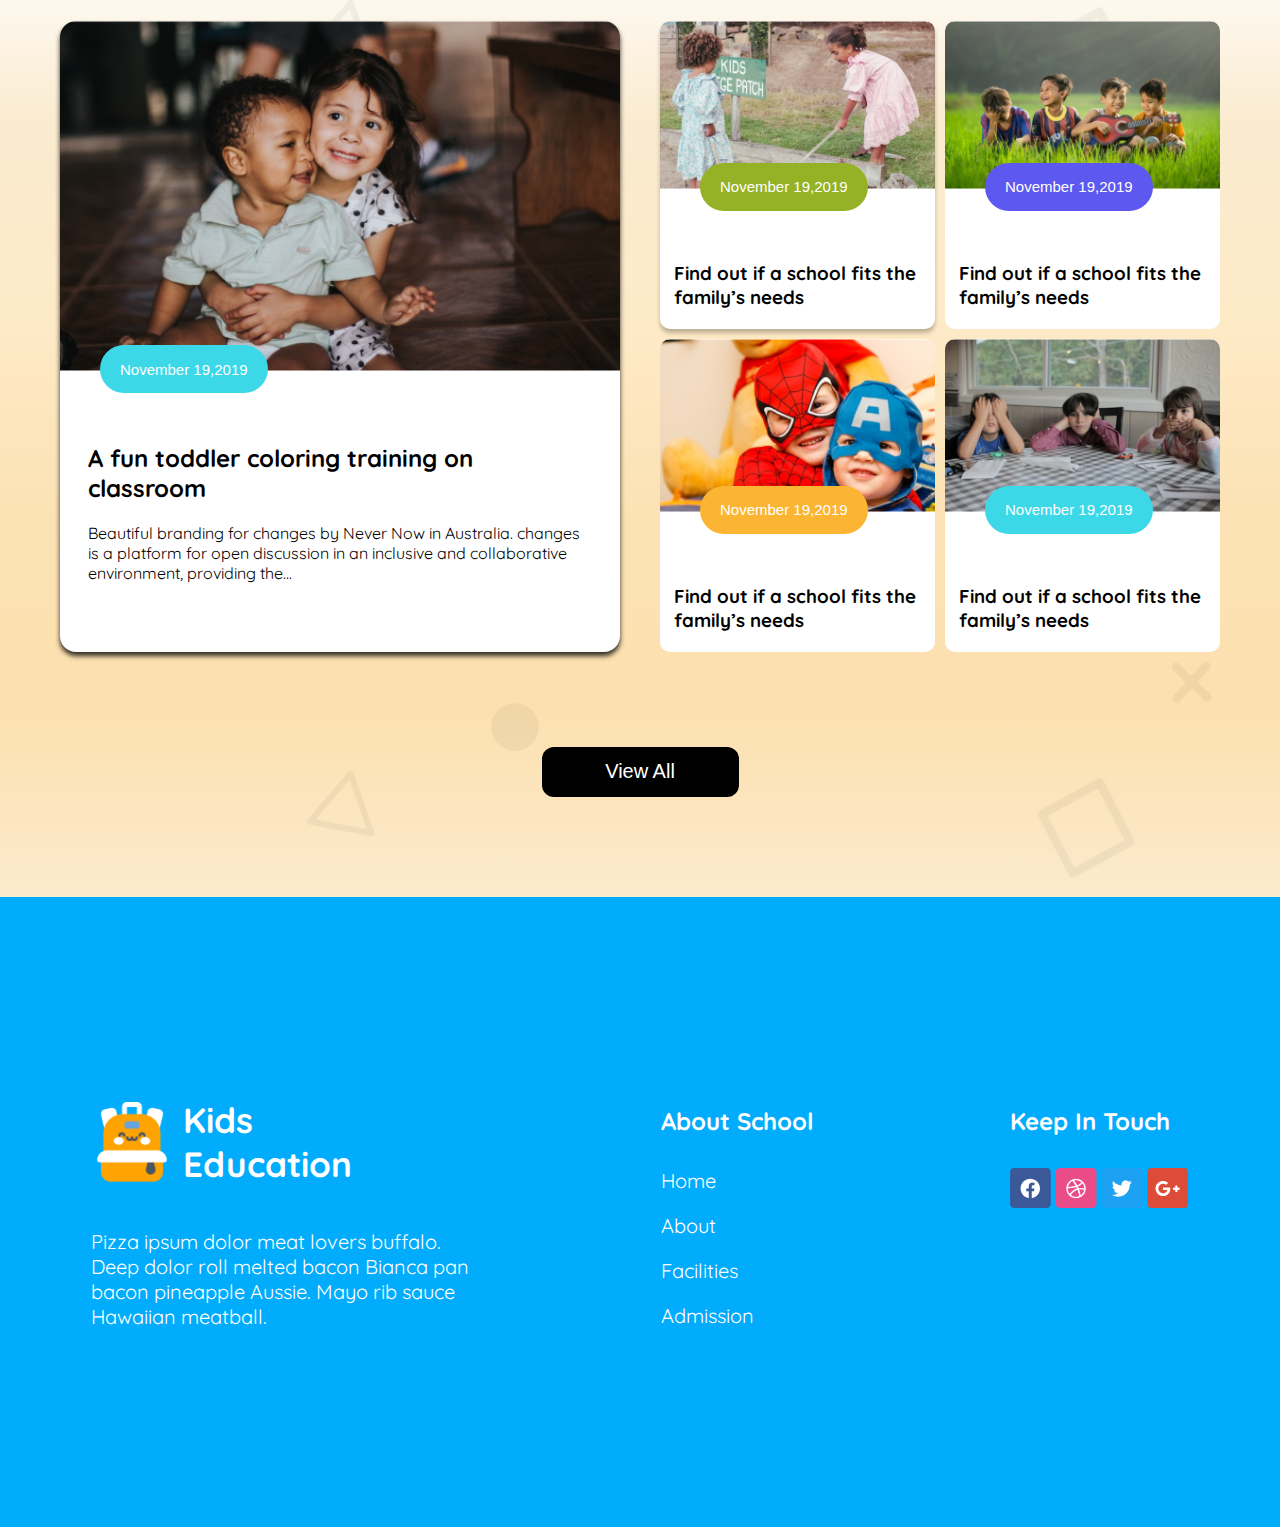
==== commit 2369e57c: "fixing some issue" ====
--- a/index.html
+++ b/index.html
@@ -208,8 +208,8 @@
    <footer class="footer-section">
     <section class="all-footer-content">
 
-   
-     <div class="footer-content">
+
+     <div class="footer-content ">
       <div class="foot-left">
         <img src="images/footer logo.png" alt="School bag logo">
         <h1 class="foot-left-title">Kids <br> Education</h1>
@@ -220,6 +220,8 @@
       </p>
      </div>
 
+
+ 
      <div class="footer-content foot-menu">
        <h4 class="foot-list-title">About School</h4>
        
@@ -237,7 +239,7 @@
         <img src="images/twitter.png" alt="twitter logo">
         <img src="images/google+.png" alt="googlt+ logo">
      </div>
-
+    
     </section>
    </footer>
 
--- a/style/style.css
+++ b/style/style.css
@@ -231,6 +231,9 @@
  cursor: pointer;
  
 }
+.radius-btn:hover{
+  background-color: rgba(136, 101, 2, 0.622);
+}
 /* footer style start here */
 .footer-section{
   background-color: #01ACFD;
@@ -246,10 +249,14 @@
 .all-footer-content{
   max-width: 1160px;
   margin: auto;
+  
+
   display: grid;
-  grid-template-columns: repeat(3, 1fr);
-  gap: 70px;
-}
+  grid-template-columns: 400px repeat(2, 1fr);
+  gap: 20px 170px;
+
+}
+
 .foot-left{
   display: flex;
   /* justify-content: center; */
@@ -271,6 +278,10 @@
   font-size: 20px;
   color: #fff;
 }
+
+/* .foot-menu{
+  padding-left: 150px;
+} */
 
 
 .foot-list-title{
@@ -343,7 +354,9 @@
 }
        
 .written-content{
- padding: 0 20px;
+ 
+ max-width: 90%;
+ margin: 0 auto;
 }
 
 .stories-small-card{
@@ -355,7 +368,9 @@
   box-shadow: 0px 4px 4px rgba(0, 0, 0, 0.25);
 }
 .small-card-title{
-  padding: 0 10px;
+  max-width: 90%;
+  margin: 0 auto;
+  padding: 20px 0;
 }
 .btn-1{
   background-color: #95B226;
--- a/style/responsive.css
+++ b/style/responsive.css
@@ -40,38 +40,38 @@
     }
     .right-header img{
     
-       max-width: 100%;
-      /* height: auto;  */
-      margin: auto;
-       /* display: block;  */
+      max-width: 90%;
+      margin: 0 auto;
     }
     /* curriculum responsive start here */
     .card-section{
-      max-width: 100%;
-      margin: auto;
-      padding: 0 30px;
+      max-width: 90%;
+      margin: 0 auto;
       grid-template-columns: repeat(1, 1fr);
     }
     .radius-btn{
-      margin-top: 30px;
+      display: none;
     }
     /* footer responsive */
     .all-footer-content{
       
       grid-template-columns: 1fr;
       gap: 30px;
-      width: 100%;
-      padding: 30px; 
+      max-width: 90%;
+      margin: 0 auto; 
       }
     .stories-card-section{
       grid-template-columns: 1fr;
     }
+  
     .part-1{
       
       display: none;
     }
     .small-section{
-      padding: 10px;
+      /* padding: 10px; */
+      max-width: 90%;
+      margin: 0 auto;
     }
       
       
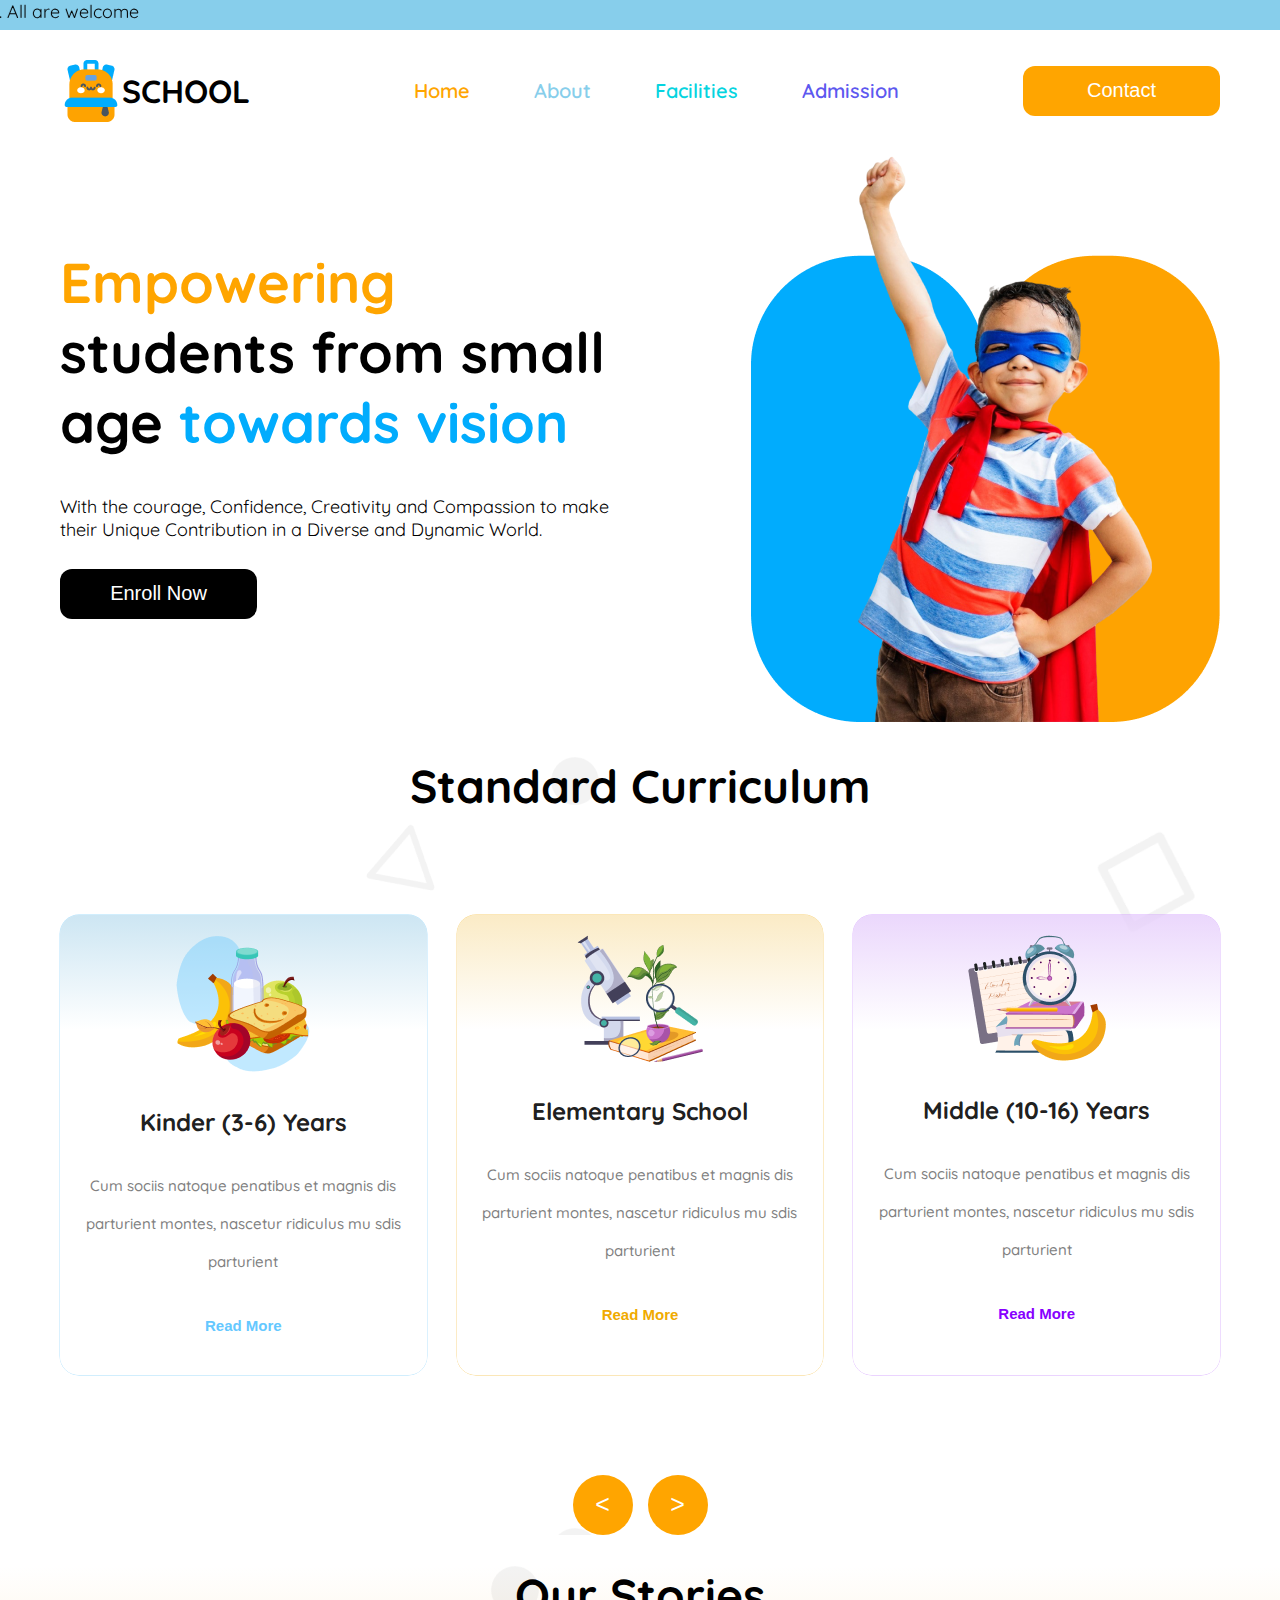
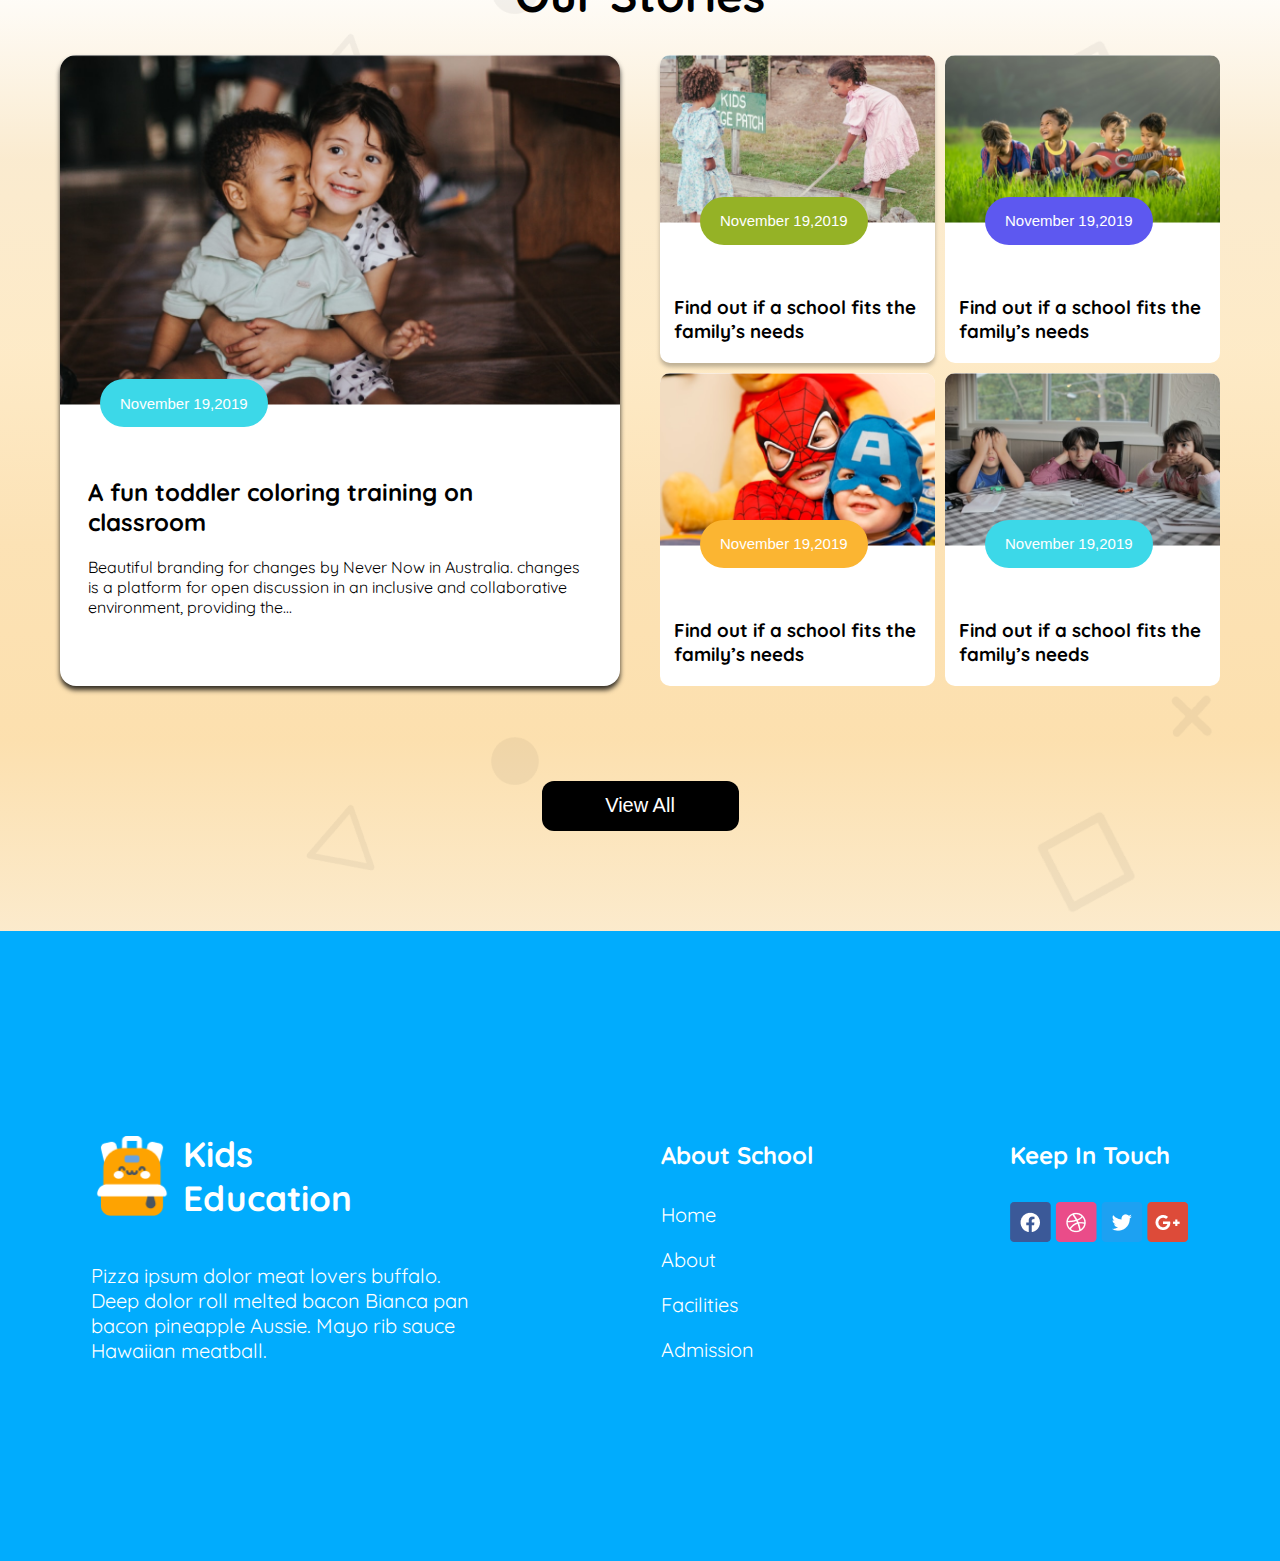
==== commit 0f8a8e9f: "added marquee tag" ====
--- a/index.html
+++ b/index.html
@@ -9,9 +9,13 @@
   <link rel="stylesheet" href="style/responsive.css">
 </head>
 <body class="quicksand-font">
+  <div>
+    <marquee class="marquee-text" behavior="scroll" direction="right" scrollamount="12" >Class will start 30-01-2025. All are welcome</marquee>
+  </div>
   <!-- Navbar start here -->
  <!-- Navbar -->
  <nav class="nav-style">
+
   <div class="logo">
     <img src="images/logo.png" alt="A schoolbag logo image">
     <h2>SCHOOL</h2>
--- a/style/style.css
+++ b/style/style.css
@@ -37,7 +37,15 @@
   background-color: black;
 }
 
-      
+/* Marquee style start here */
+ .marquee-text{
+  width: 100%;
+  color: black;
+  height: 30px;
+  font-family: "Quicksand", serif;
+  font-size: 18px;
+  background-color: skyblue;
+ }     
 
 
 /* nav style start here */
